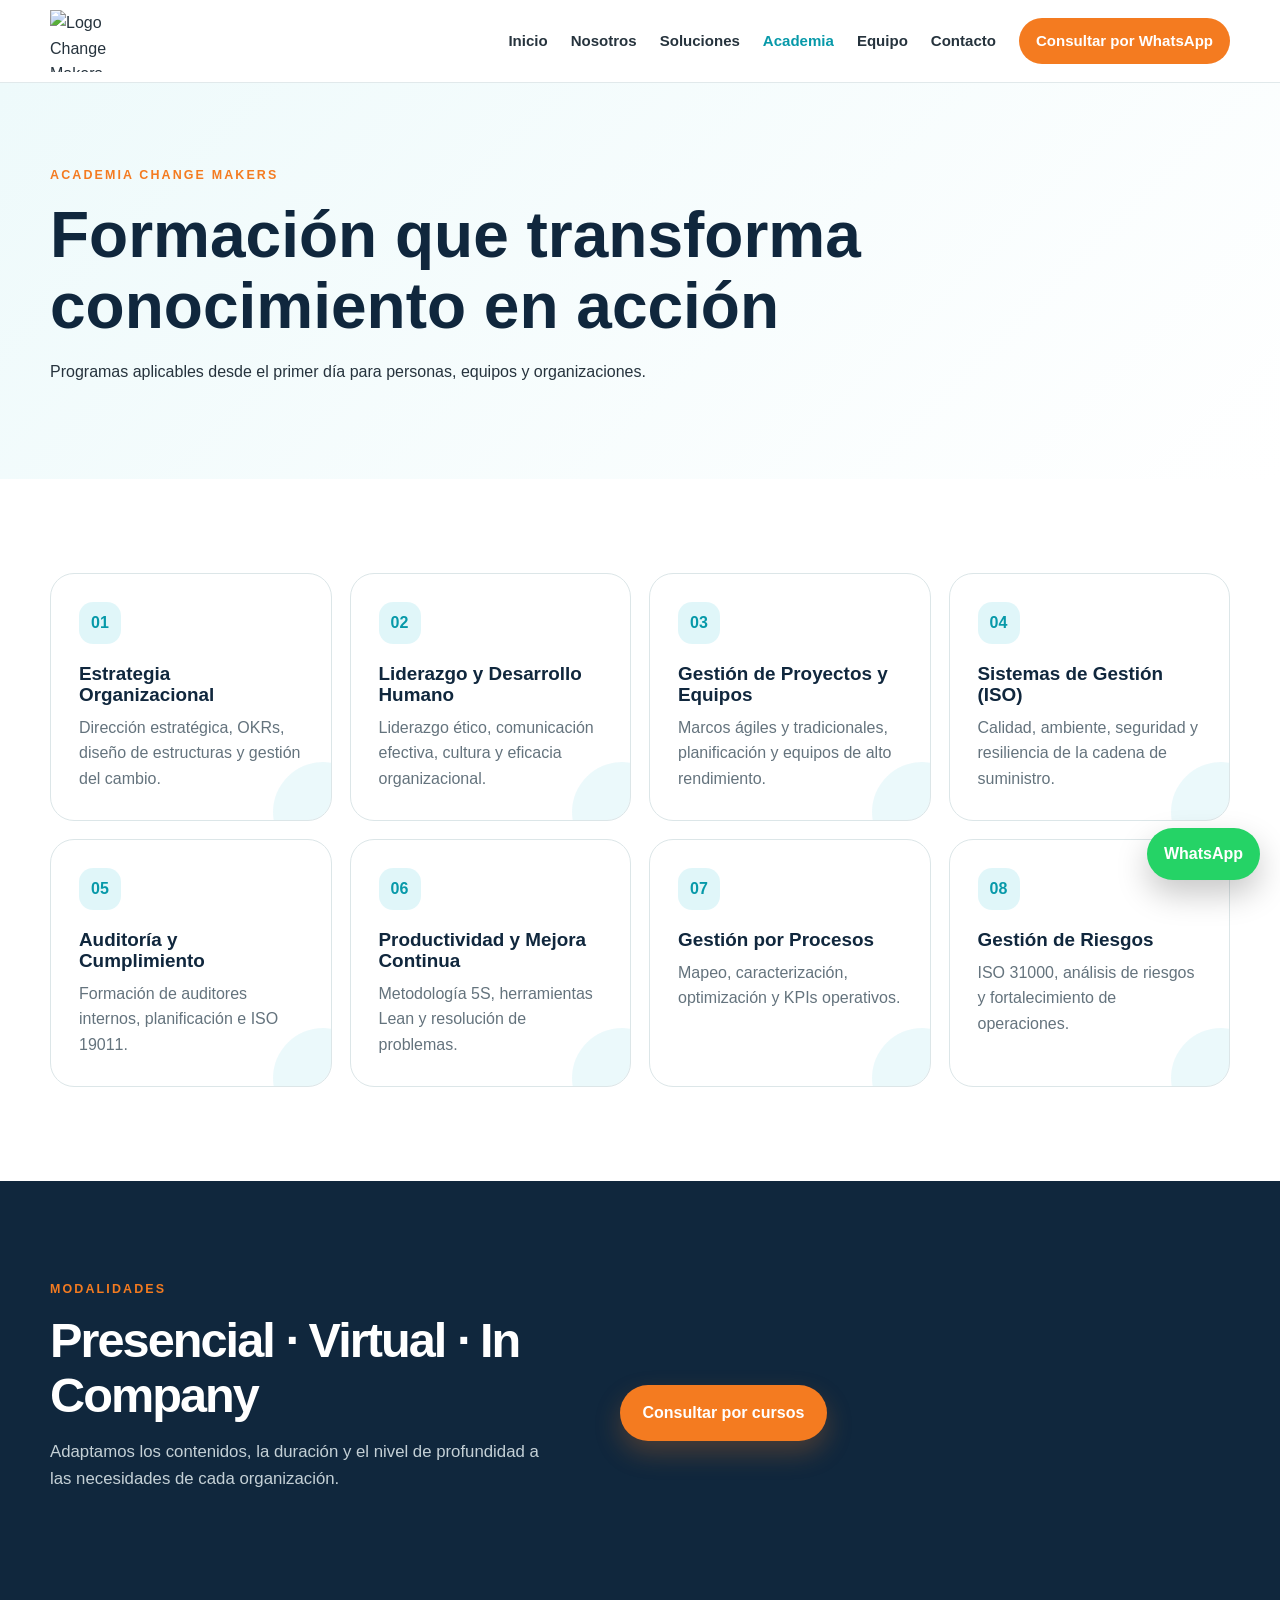
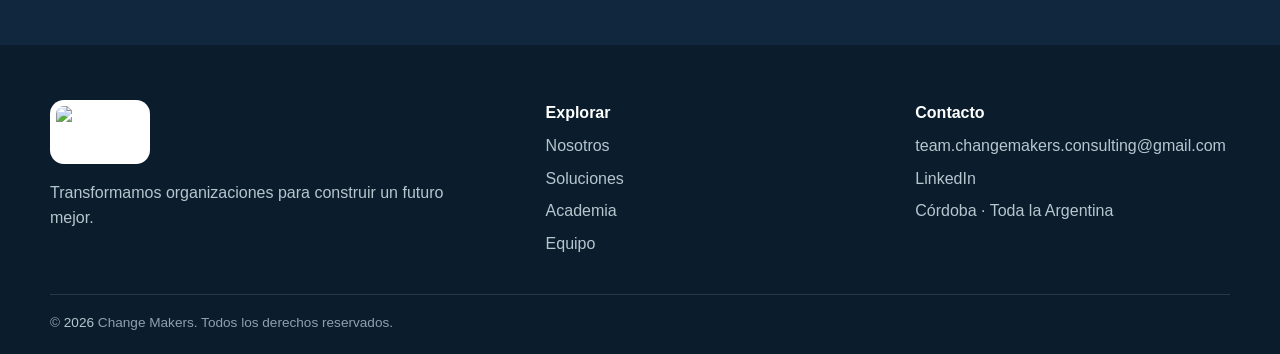
==== academia.html @ 8642a2ee "Add files via upload" ====
<!doctype html><html lang="es"><head><meta charset="utf-8"><meta name="viewport" content="width=device-width,initial-scale=1">
<title>Academia | Change Makers</title><meta name="description" content="Cursos empresariales de estrategia, liderazgo, ISO, auditoría, procesos, riesgos y mejora continua."><meta name="keywords" content="consultoría, gestión, organizaciones">
<meta name="theme-color" content="#0799a9"><link rel="icon" href="assets/logo.png"><link rel="stylesheet" href="styles.css">
<meta property="og:title" content="Academia | Change Makers"><meta property="og:description" content="Cursos empresariales de estrategia, liderazgo, ISO, auditoría, procesos, riesgos y mejora continua."><meta property="og:image" content="assets/hero-team.jpg">
</head><body><header class="site-header"><div class="container navbar">
<a class="logo" href="index.html"><img src="assets/logo.png" alt="Logo Change Makers"></a>
<button class="menu-btn" aria-label="Abrir menú" aria-expanded="false">☰</button>
<nav class="nav"><a class="" href="index.html">Inicio</a><a class="" href="nosotros.html">Nosotros</a><a class="" href="soluciones.html">Soluciones</a><a class="active" href="academia.html">Academia</a><a class="" href="equipo.html">Equipo</a><a class="" href="contacto.html">Contacto</a><a class="cta" target="_blank" rel="noopener" href="https://wa.me/543512250768?text=Hola%20Change%20Makers,%20quiero%20realizar%20una%20consulta.">Consultar por WhatsApp</a></nav>
</div></header><main><section class="page-hero"><div class="container"><span class="eyebrow">Academia Change Makers</span><h1>Formación que transforma conocimiento en acción</h1><p>Programas aplicables desde el primer día para personas, equipos y organizaciones.</p></div></section>
<section class="section"><div class="container"><div class="grid-4"><article class="card academy-card reveal"><span class="number">01</span><h3>Estrategia Organizacional</h3><p>Dirección estratégica, OKRs, diseño de estructuras y gestión del cambio.</p></article><article class="card academy-card reveal"><span class="number">02</span><h3>Liderazgo y Desarrollo Humano</h3><p>Liderazgo ético, comunicación efectiva, cultura y eficacia organizacional.</p></article><article class="card academy-card reveal"><span class="number">03</span><h3>Gestión de Proyectos y Equipos</h3><p>Marcos ágiles y tradicionales, planificación y equipos de alto rendimiento.</p></article><article class="card academy-card reveal"><span class="number">04</span><h3>Sistemas de Gestión (ISO)</h3><p>Calidad, ambiente, seguridad y resiliencia de la cadena de suministro.</p></article><article class="card academy-card reveal"><span class="number">05</span><h3>Auditoría y Cumplimiento</h3><p>Formación de auditores internos, planificación e ISO 19011.</p></article><article class="card academy-card reveal"><span class="number">06</span><h3>Productividad y Mejora Continua</h3><p>Metodología 5S, herramientas Lean y resolución de problemas.</p></article><article class="card academy-card reveal"><span class="number">07</span><h3>Gestión por Procesos</h3><p>Mapeo, caracterización, optimización y KPIs operativos.</p></article><article class="card academy-card reveal"><span class="number">08</span><h3>Gestión de Riesgos</h3><p>ISO 31000, análisis de riesgos y fortalecimiento de operaciones.</p></article></div></div></section>
<section class="section section-dark"><div class="container split"><div class="heading reveal"><span class="eyebrow">Modalidades</span><h2>Presencial · Virtual · In Company</h2><p>Adaptamos los contenidos, la duración y el nivel de profundidad a las necesidades de cada organización.</p></div><div class="reveal"><a class="btn btn-primary" target="_blank" href="https://wa.me/543512250768?text=Hola%20Change%20Makers,%20quiero%20consultar%20por%20los%20cursos%20de%20la%20Academia.">Consultar por cursos</a></div></div></section></main><footer class="footer"><div class="container footer-grid">
<div><img class="footer-logo" src="assets/logo.png" alt="Change Makers"><p>Transformamos organizaciones para construir un futuro mejor.</p></div>
<div class="footer-col"><strong>Explorar</strong><a href="nosotros.html">Nosotros</a><a href="soluciones.html">Soluciones</a><a href="academia.html">Academia</a><a href="equipo.html">Equipo</a></div>
<div class="footer-col"><strong>Contacto</strong><a href="mailto:team.changemakers.consulting@gmail.com">team.changemakers.consulting@gmail.com</a><a target="_blank" rel="noopener" href="https://www.linkedin.com/in/change-makers-4b3218421">LinkedIn</a><span>Córdoba · Toda la Argentina</span></div>
</div><div class="container copyright">© <span data-year></span> Change Makers. Todos los derechos reservados.</div></footer>
<a class="whatsapp" target="_blank" rel="noopener" href="https://wa.me/543512250768?text=Hola%20Change%20Makers,%20quiero%20realizar%20una%20consulta.">WhatsApp</a><script src="script.js"></script></body></html>
---- styles.css ----
:root{
 --teal:#0799a9; --teal2:#07b5c8; --orange:#f47b20; --lime:#8fc61f;
 --navy:#10273d; --ink:#26333d; --muted:#64737d; --paper:#f5f8f9;
 --white:#fff; --line:#dce6e8; --shadow:0 22px 60px rgba(16,39,61,.13);
 --radius:24px; --max:1180px;
}
*{box-sizing:border-box}
html{scroll-behavior:smooth}
body{margin:0;font-family:Arial,Helvetica,sans-serif;color:var(--ink);line-height:1.6;background:#fff}
h1,h2,h3{font-family:Arial,Helvetica,sans-serif;color:var(--navy);line-height:1.12}
a{text-decoration:none;color:inherit}
img{display:block;max-width:100%}
.container{width:min(var(--max),calc(100% - 38px));margin:auto}
.site-header{position:sticky;top:0;z-index:50;background:rgba(255,255,255,.94);backdrop-filter:blur(14px);border-bottom:1px solid rgba(220,230,232,.85)}
.navbar{height:82px;display:flex;align-items:center;justify-content:space-between;gap:24px}
.logo img{width:76px;height:62px;object-fit:contain}
.nav{display:flex;align-items:center;gap:23px;font-weight:700;font-size:.94rem}
.nav a:hover,.nav a.active{color:var(--teal)}
.nav .cta{color:white;background:var(--orange);padding:11px 17px;border-radius:999px}
.nav .cta:hover{color:white;background:#df6718}
.menu-btn{display:none;border:1px solid var(--line);background:#fff;border-radius:10px;padding:8px 11px;font-size:1.3rem}
.btn{display:inline-flex;align-items:center;justify-content:center;gap:8px;border-radius:999px;padding:14px 22px;font-weight:800;border:1px solid transparent;transition:.2s}
.btn:hover{transform:translateY(-2px)}
.btn-primary{background:var(--orange);color:#fff;box-shadow:0 12px 26px rgba(244,123,32,.25)}
.btn-secondary{background:#fff;border-color:var(--line);color:var(--navy)}
.eyebrow{font-size:.78rem;text-transform:uppercase;letter-spacing:.17em;font-weight:800;color:var(--orange)}
.hero{position:relative;overflow:hidden;padding:92px 0;background:linear-gradient(135deg,#f6fcfd 0%,#fff 63%)}
.hero:after{content:"";position:absolute;width:450px;height:450px;border-radius:50%;background:rgba(7,181,200,.11);right:-180px;top:-190px}
.hero-grid{display:grid;grid-template-columns:1.05fr .95fr;align-items:center;gap:65px;position:relative;z-index:1}
.hero h1{font-size:clamp(3rem,5.6vw,5.8rem);letter-spacing:-.05em;margin:16px 0 24px}
.hero h1 span{color:var(--teal)}
.hero p{font-size:1.15rem;color:var(--muted);max-width:720px}
.hero-actions{display:flex;gap:13px;flex-wrap:wrap;margin:30px 0}
.hero-tags{display:flex;gap:10px;flex-wrap:wrap}
.hero-tags span{background:#fff;border:1px solid var(--line);border-radius:999px;padding:7px 11px;font-size:.82rem;font-weight:700}
.hero-visual{position:relative}
.hero-visual img{border-radius:34px;box-shadow:var(--shadow);aspect-ratio:1.25/1;object-fit:cover}
.hero-badge{position:absolute;left:-35px;bottom:28px;background:#fff;border-radius:20px;padding:18px 21px;box-shadow:var(--shadow);max-width:230px}
.hero-badge b{display:block;color:var(--teal);font-size:1.35rem}
.section{padding:94px 0}
.section-soft{background:var(--paper)}
.section-dark{background:var(--navy);color:#fff}
.section-dark h2,.section-dark h3{color:#fff}
.heading{max-width:800px;margin-bottom:42px}
.heading.center{text-align:center;margin-left:auto;margin-right:auto}
.heading h2{font-size:clamp(2.1rem,3.8vw,4rem);letter-spacing:-.04em;margin:13px 0 15px}
.heading p{color:var(--muted);font-size:1.05rem}
.section-dark .heading p{color:#c4d0d6}
.grid-3{display:grid;grid-template-columns:repeat(3,1fr);gap:22px}
.grid-4{display:grid;grid-template-columns:repeat(4,1fr);gap:18px}
.card{background:#fff;border:1px solid var(--line);border-radius:var(--radius);padding:28px;transition:.22s}
.card:hover{transform:translateY(-5px);box-shadow:var(--shadow);border-color:transparent}
.icon{width:54px;height:54px;border-radius:17px;display:grid;place-items:center;background:rgba(7,181,200,.13);color:var(--teal);font-weight:900}
.card:nth-child(3n+2) .icon{background:rgba(244,123,32,.13);color:var(--orange)}
.card:nth-child(3n) .icon{background:rgba(143,198,31,.16);color:#648e00}
.card h3{margin:19px 0 10px;font-size:1.18rem}
.card p{margin:0;color:var(--muted)}
.split{display:grid;grid-template-columns:.9fr 1.1fr;gap:70px;align-items:center}
.feature-list{display:grid;gap:15px}
.feature{display:flex;gap:15px;align-items:flex-start}
.feature span{flex:0 0 35px;height:35px;border-radius:12px;display:grid;place-items:center;background:rgba(7,181,200,.14);font-weight:900;color:var(--teal)}
.feature p{margin:0;color:var(--muted)}
.steps{display:grid;grid-template-columns:repeat(5,1fr);gap:17px}
.step{border-top:1px solid rgba(255,255,255,.26);padding-top:20px}
.step b{display:grid;place-items:center;width:40px;height:40px;border-radius:50%;background:var(--teal2)}
.step p{color:#c4d0d6;font-size:.93rem}
.academy-card{min-height:220px;position:relative;overflow:hidden}
.academy-card .number{display:inline-flex;width:42px;height:42px;align-items:center;justify-content:center;border-radius:14px;background:rgba(7,181,200,.12);color:var(--teal);font-weight:900}
.academy-card:after{content:"";position:absolute;width:100px;height:100px;border-radius:50%;right:-42px;bottom:-42px;background:rgba(7,181,200,.08)}
.team-grid{display:grid;grid-template-columns:repeat(2,1fr);gap:28px}
.person{display:grid;grid-template-columns:180px 1fr;gap:25px;align-items:center;background:#fff;border:1px solid var(--line);border-radius:28px;padding:24px}
.person img{width:180px;height:180px;object-fit:cover;border-radius:22px}
.person h3{font-size:1.45rem;margin:0 0 6px}
.person .role{color:var(--teal);font-weight:800}
.person p{color:var(--muted)}
.cta-band{background:linear-gradient(135deg,var(--teal),var(--teal2));color:#fff;border-radius:34px;padding:45px;display:flex;justify-content:space-between;align-items:center;gap:35px}
.cta-band h2{color:#fff;font-size:clamp(2rem,3vw,3.3rem);margin:0 0 10px}
.cta-band p{margin:0;color:#e8fbfd}
.contact-grid{display:grid;grid-template-columns:.8fr 1.2fr;gap:55px}
.contact-items{display:grid;gap:14px;margin-top:25px}
.contact-item{padding:17px;border:1px solid var(--line);border-radius:17px;background:#fff}
.contact-form{display:grid;gap:15px;background:#fff;border:1px solid var(--line);border-radius:28px;padding:28px;box-shadow:var(--shadow)}
.contact-form label{font-size:.87rem;font-weight:800}
.contact-form input,.contact-form textarea,.contact-form select{width:100%;margin-top:6px;border:1px solid var(--line);border-radius:13px;padding:13px;font:inherit}
.page-hero{padding:78px 0;background:linear-gradient(135deg,#eefafb,#fff)}
.page-hero h1{font-size:clamp(2.8rem,5vw,5rem);margin:13px 0}
.footer{padding:55px 0 20px;background:#0b1d2d;color:#fff}
.footer-grid{display:grid;grid-template-columns:1.4fr 1fr 1fr;gap:55px}
.footer-logo{width:100px;background:#fff;border-radius:14px;padding:6px}
.footer a,.footer p,.footer span{color:#b7c5cd}
.footer-col{display:grid;align-content:start;gap:7px}
.copyright{margin-top:38px;padding-top:17px;border-top:1px solid rgba(255,255,255,.12);color:#8ea1ac;font-size:.85rem}
.whatsapp{position:fixed;right:20px;bottom:20px;z-index:45;background:#25d366;color:#fff;border-radius:999px;padding:13px 17px;font-weight:900;box-shadow:0 14px 32px rgba(0,0,0,.22)}
.reveal{opacity:0;transform:translateY(18px);transition:.65s}
.reveal.visible{opacity:1;transform:none}
@media(max-width:950px){
 .nav{display:none;position:absolute;top:76px;left:18px;right:18px;flex-direction:column;align-items:stretch;background:#fff;border:1px solid var(--line);border-radius:20px;padding:19px;box-shadow:var(--shadow)}
 .nav.open{display:flex}.menu-btn{display:block}
 .hero-grid,.split,.contact-grid{grid-template-columns:1fr}.hero-badge{left:18px}
 .grid-4{grid-template-columns:repeat(2,1fr)}.grid-3{grid-template-columns:repeat(2,1fr)}
 .steps{grid-template-columns:repeat(2,1fr)}.team-grid{grid-template-columns:1fr}
}
@media(max-width:650px){
 .container{width:min(var(--max),calc(100% - 26px))}
 .section{padding:72px 0}.hero{padding:66px 0}.hero h1{font-size:2.75rem}
 .grid-4,.grid-3,.steps,.footer-grid{grid-template-columns:1fr}
 .person{grid-template-columns:1fr}.person img{width:100%;height:auto;aspect-ratio:1/1}
 .cta-band{align-items:flex-start;flex-direction:column;padding:30px}
 .hero-actions .btn{width:100%}.whatsapp{font-size:.85rem;padding:12px 14px}
}
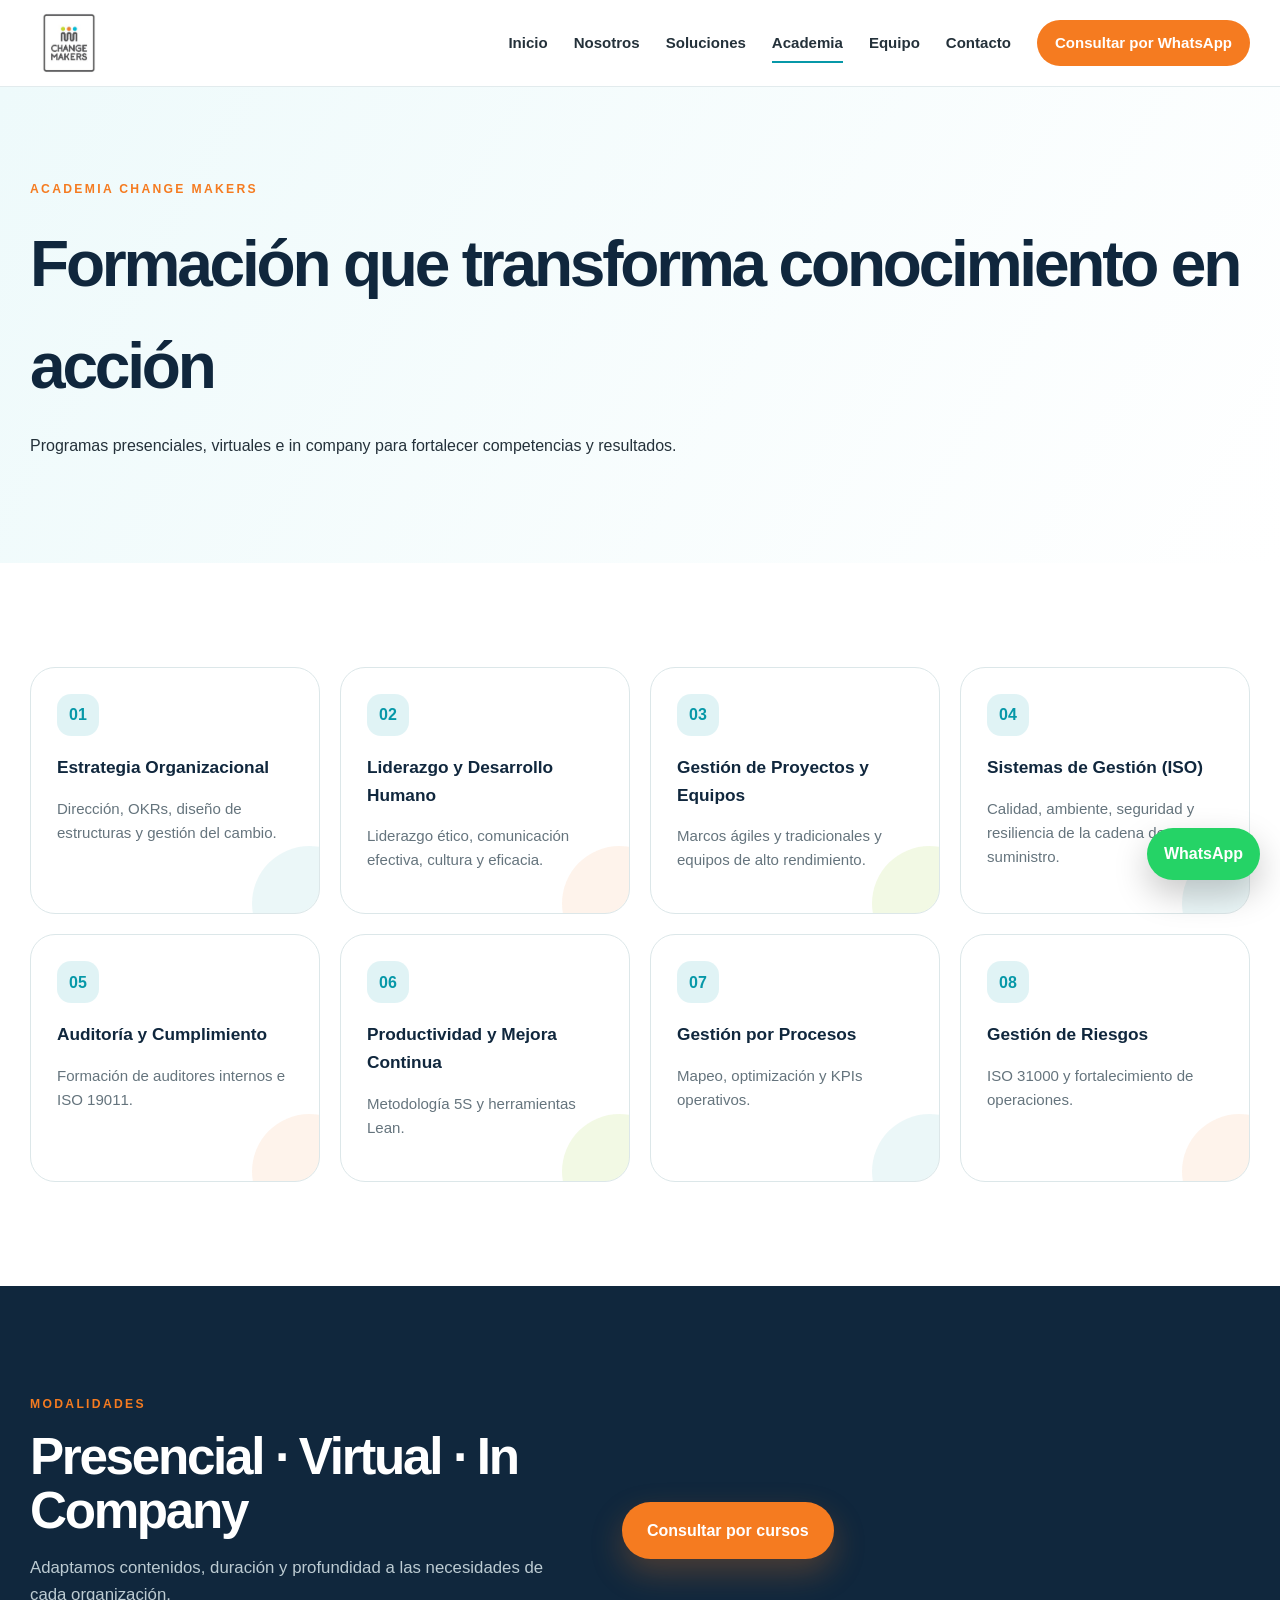
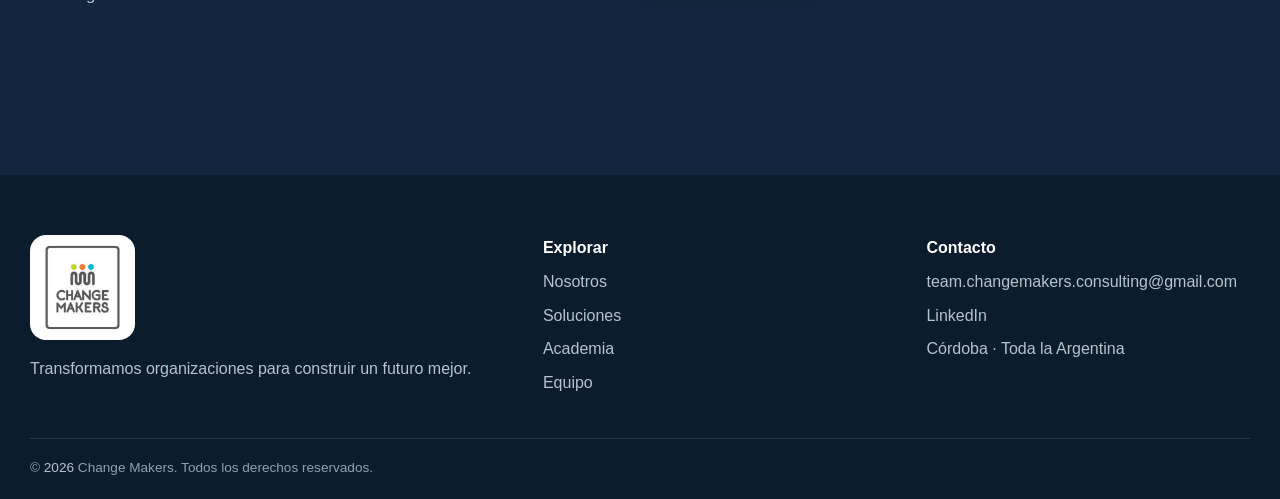
==== commit 2667011d: "Add files via upload" ====
--- a/academia.html
+++ b/academia.html
@@ -1,16 +1,18 @@
 <!doctype html><html lang="es"><head><meta charset="utf-8"><meta name="viewport" content="width=device-width,initial-scale=1">
-<title>Academia | Change Makers</title><meta name="description" content="Cursos empresariales de estrategia, liderazgo, ISO, auditoría, procesos, riesgos y mejora continua."><meta name="keywords" content="consultoría, gestión, organizaciones">
-<meta name="theme-color" content="#0799a9"><link rel="icon" href="assets/logo.png"><link rel="stylesheet" href="styles.css">
-<meta property="og:title" content="Academia | Change Makers"><meta property="og:description" content="Cursos empresariales de estrategia, liderazgo, ISO, auditoría, procesos, riesgos y mejora continua."><meta property="og:image" content="assets/hero-team.jpg">
+<title>Academia | Change Makers</title><meta name="description" content="Cursos empresariales de estrategia, liderazgo, ISO, auditoría, procesos, mejora y riesgos."><meta name="theme-color" content="#0798A8">
+<link rel="icon" href="logo.png"><link rel="stylesheet" href="styles.css">
+<meta property="og:title" content="Academia | Change Makers"><meta property="og:description" content="Cursos empresariales de estrategia, liderazgo, ISO, auditoría, procesos, mejora y riesgos."><meta property="og:image" content="hero.jpg">
 </head><body><header class="site-header"><div class="container navbar">
-<a class="logo" href="index.html"><img src="assets/logo.png" alt="Logo Change Makers"></a>
-<button class="menu-btn" aria-label="Abrir menú" aria-expanded="false">☰</button>
+<a class="brand" href="index.html"><img src="logo.png" alt="Change Makers"></a>
+<button class="menu-btn" aria-label="Abrir menú">☰</button>
 <nav class="nav"><a class="" href="index.html">Inicio</a><a class="" href="nosotros.html">Nosotros</a><a class="" href="soluciones.html">Soluciones</a><a class="active" href="academia.html">Academia</a><a class="" href="equipo.html">Equipo</a><a class="" href="contacto.html">Contacto</a><a class="cta" target="_blank" rel="noopener" href="https://wa.me/543512250768?text=Hola%20Change%20Makers,%20quiero%20realizar%20una%20consulta.">Consultar por WhatsApp</a></nav>
-</div></header><main><section class="page-hero"><div class="container"><span class="eyebrow">Academia Change Makers</span><h1>Formación que transforma conocimiento en acción</h1><p>Programas aplicables desde el primer día para personas, equipos y organizaciones.</p></div></section>
-<section class="section"><div class="container"><div class="grid-4"><article class="card academy-card reveal"><span class="number">01</span><h3>Estrategia Organizacional</h3><p>Dirección estratégica, OKRs, diseño de estructuras y gestión del cambio.</p></article><article class="card academy-card reveal"><span class="number">02</span><h3>Liderazgo y Desarrollo Humano</h3><p>Liderazgo ético, comunicación efectiva, cultura y eficacia organizacional.</p></article><article class="card academy-card reveal"><span class="number">03</span><h3>Gestión de Proyectos y Equipos</h3><p>Marcos ágiles y tradicionales, planificación y equipos de alto rendimiento.</p></article><article class="card academy-card reveal"><span class="number">04</span><h3>Sistemas de Gestión (ISO)</h3><p>Calidad, ambiente, seguridad y resiliencia de la cadena de suministro.</p></article><article class="card academy-card reveal"><span class="number">05</span><h3>Auditoría y Cumplimiento</h3><p>Formación de auditores internos, planificación e ISO 19011.</p></article><article class="card academy-card reveal"><span class="number">06</span><h3>Productividad y Mejora Continua</h3><p>Metodología 5S, herramientas Lean y resolución de problemas.</p></article><article class="card academy-card reveal"><span class="number">07</span><h3>Gestión por Procesos</h3><p>Mapeo, caracterización, optimización y KPIs operativos.</p></article><article class="card academy-card reveal"><span class="number">08</span><h3>Gestión de Riesgos</h3><p>ISO 31000, análisis de riesgos y fortalecimiento de operaciones.</p></article></div></div></section>
-<section class="section section-dark"><div class="container split"><div class="heading reveal"><span class="eyebrow">Modalidades</span><h2>Presencial · Virtual · In Company</h2><p>Adaptamos los contenidos, la duración y el nivel de profundidad a las necesidades de cada organización.</p></div><div class="reveal"><a class="btn btn-primary" target="_blank" href="https://wa.me/543512250768?text=Hola%20Change%20Makers,%20quiero%20consultar%20por%20los%20cursos%20de%20la%20Academia.">Consultar por cursos</a></div></div></section></main><footer class="footer"><div class="container footer-grid">
-<div><img class="footer-logo" src="assets/logo.png" alt="Change Makers"><p>Transformamos organizaciones para construir un futuro mejor.</p></div>
+</div></header><main>
+<section class="page-hero"><div class="container"><span class="eyebrow">Academia Change Makers</span><h1>Formación que transforma conocimiento en acción</h1><p>Programas presenciales, virtuales e in company para fortalecer competencias y resultados.</p></div></section>
+<section class="section"><div class="container"><div class="course-grid"><article class="course-card reveal"><span class="course-number">01</span><h3>Estrategia Organizacional</h3><p>Dirección, OKRs, diseño de estructuras y gestión del cambio.</p></article><article class="course-card reveal"><span class="course-number">02</span><h3>Liderazgo y Desarrollo Humano</h3><p>Liderazgo ético, comunicación efectiva, cultura y eficacia.</p></article><article class="course-card reveal"><span class="course-number">03</span><h3>Gestión de Proyectos y Equipos</h3><p>Marcos ágiles y tradicionales y equipos de alto rendimiento.</p></article><article class="course-card reveal"><span class="course-number">04</span><h3>Sistemas de Gestión (ISO)</h3><p>Calidad, ambiente, seguridad y resiliencia de la cadena de suministro.</p></article><article class="course-card reveal"><span class="course-number">05</span><h3>Auditoría y Cumplimiento</h3><p>Formación de auditores internos e ISO 19011.</p></article><article class="course-card reveal"><span class="course-number">06</span><h3>Productividad y Mejora Continua</h3><p>Metodología 5S y herramientas Lean.</p></article><article class="course-card reveal"><span class="course-number">07</span><h3>Gestión por Procesos</h3><p>Mapeo, optimización y KPIs operativos.</p></article><article class="course-card reveal"><span class="course-number">08</span><h3>Gestión de Riesgos</h3><p>ISO 31000 y fortalecimiento de operaciones.</p></article></div></div></section>
+<section class="section section-dark"><div class="container split"><div class="heading reveal"><span class="eyebrow">Modalidades</span><h2>Presencial · Virtual · In Company</h2><p>Adaptamos contenidos, duración y profundidad a las necesidades de cada organización.</p></div><div class="reveal"><a class="btn btn-primary" target="_blank" href="https://wa.me/543512250768?text=Hola%20Change%20Makers,%20quiero%20consultar%20por%20la%20Academia.">Consultar por cursos</a></div></div></section>
+</main><footer class="footer"><div class="container footer-grid">
+<div><img class="footer-logo" src="logo.png" alt="Change Makers"><p>Transformamos organizaciones para construir un futuro mejor.</p></div>
 <div class="footer-col"><strong>Explorar</strong><a href="nosotros.html">Nosotros</a><a href="soluciones.html">Soluciones</a><a href="academia.html">Academia</a><a href="equipo.html">Equipo</a></div>
-<div class="footer-col"><strong>Contacto</strong><a href="mailto:team.changemakers.consulting@gmail.com">team.changemakers.consulting@gmail.com</a><a target="_blank" rel="noopener" href="https://www.linkedin.com/in/change-makers-4b3218421">LinkedIn</a><span>Córdoba · Toda la Argentina</span></div>
+<div class="footer-col"><strong>Contacto</strong><a href="mailto:team.changemakers.consulting@gmail.com">team.changemakers.consulting@gmail.com</a><a target="_blank" href="https://www.linkedin.com/in/change-makers-4b3218421">LinkedIn</a><span>Córdoba · Toda la Argentina</span></div>
 </div><div class="container copyright">© <span data-year></span> Change Makers. Todos los derechos reservados.</div></footer>
-<a class="whatsapp" target="_blank" rel="noopener" href="https://wa.me/543512250768?text=Hola%20Change%20Makers,%20quiero%20realizar%20una%20consulta.">WhatsApp</a><script src="script.js"></script></body></html>+<a class="whatsapp" target="_blank" href="https://wa.me/543512250768?text=Hola%20Change%20Makers,%20quiero%20realizar%20una%20consulta.">WhatsApp</a><script src="script.js"></script></body></html>
--- a/styles.css
+++ b/styles.css
@@ -1,111 +1,152 @@
 
 :root{
- --teal:#0799a9; --teal2:#07b5c8; --orange:#f47b20; --lime:#8fc61f;
- --navy:#10273d; --ink:#26333d; --muted:#64737d; --paper:#f5f8f9;
- --white:#fff; --line:#dce6e8; --shadow:0 22px 60px rgba(16,39,61,.13);
- --radius:24px; --max:1180px;
+  --teal:#0798A8;
+  --cyan:#11B6C8;
+  --orange:#F57B20;
+  --lime:#95C823;
+  --navy:#10273D;
+  --ink:#24313A;
+  --muted:#65747D;
+  --paper:#F4F8F9;
+  --white:#FFFFFF;
+  --line:#DCE7E9;
+  --shadow:0 24px 70px rgba(16,39,61,.14);
+  --radius:28px;
+  --max:1220px;
 }
 *{box-sizing:border-box}
 html{scroll-behavior:smooth}
-body{margin:0;font-family:Arial,Helvetica,sans-serif;color:var(--ink);line-height:1.6;background:#fff}
-h1,h2,h3{font-family:Arial,Helvetica,sans-serif;color:var(--navy);line-height:1.12}
+body{margin:0;font-family:Inter,Arial,Helvetica,sans-serif;color:var(--ink);background:#fff;line-height:1.6}
+body.no-scroll{overflow:hidden}
+h1,h2,h3,h4{font-family:Manrope,Arial,sans-serif;color:var(--navy);margin-top:0}
 a{text-decoration:none;color:inherit}
 img{display:block;max-width:100%}
-.container{width:min(var(--max),calc(100% - 38px));margin:auto}
-.site-header{position:sticky;top:0;z-index:50;background:rgba(255,255,255,.94);backdrop-filter:blur(14px);border-bottom:1px solid rgba(220,230,232,.85)}
-.navbar{height:82px;display:flex;align-items:center;justify-content:space-between;gap:24px}
-.logo img{width:76px;height:62px;object-fit:contain}
-.nav{display:flex;align-items:center;gap:23px;font-weight:700;font-size:.94rem}
-.nav a:hover,.nav a.active{color:var(--teal)}
-.nav .cta{color:white;background:var(--orange);padding:11px 17px;border-radius:999px}
-.nav .cta:hover{color:white;background:#df6718}
-.menu-btn{display:none;border:1px solid var(--line);background:#fff;border-radius:10px;padding:8px 11px;font-size:1.3rem}
-.btn{display:inline-flex;align-items:center;justify-content:center;gap:8px;border-radius:999px;padding:14px 22px;font-weight:800;border:1px solid transparent;transition:.2s}
+button,input,textarea,select{font:inherit}
+.container{width:min(var(--max),calc(100% - 48px));margin:auto}
+.eyebrow{font-size:.76rem;text-transform:uppercase;letter-spacing:.19em;font-weight:800;color:var(--orange)}
+.btn{display:inline-flex;align-items:center;justify-content:center;gap:10px;border-radius:999px;padding:15px 24px;font-weight:800;border:1px solid transparent;transition:.22s;cursor:pointer}
 .btn:hover{transform:translateY(-2px)}
-.btn-primary{background:var(--orange);color:#fff;box-shadow:0 12px 26px rgba(244,123,32,.25)}
-.btn-secondary{background:#fff;border-color:var(--line);color:var(--navy)}
-.eyebrow{font-size:.78rem;text-transform:uppercase;letter-spacing:.17em;font-weight:800;color:var(--orange)}
-.hero{position:relative;overflow:hidden;padding:92px 0;background:linear-gradient(135deg,#f6fcfd 0%,#fff 63%)}
-.hero:after{content:"";position:absolute;width:450px;height:450px;border-radius:50%;background:rgba(7,181,200,.11);right:-180px;top:-190px}
-.hero-grid{display:grid;grid-template-columns:1.05fr .95fr;align-items:center;gap:65px;position:relative;z-index:1}
-.hero h1{font-size:clamp(3rem,5.6vw,5.8rem);letter-spacing:-.05em;margin:16px 0 24px}
-.hero h1 span{color:var(--teal)}
-.hero p{font-size:1.15rem;color:var(--muted);max-width:720px}
-.hero-actions{display:flex;gap:13px;flex-wrap:wrap;margin:30px 0}
-.hero-tags{display:flex;gap:10px;flex-wrap:wrap}
-.hero-tags span{background:#fff;border:1px solid var(--line);border-radius:999px;padding:7px 11px;font-size:.82rem;font-weight:700}
-.hero-visual{position:relative}
-.hero-visual img{border-radius:34px;box-shadow:var(--shadow);aspect-ratio:1.25/1;object-fit:cover}
-.hero-badge{position:absolute;left:-35px;bottom:28px;background:#fff;border-radius:20px;padding:18px 21px;box-shadow:var(--shadow);max-width:230px}
-.hero-badge b{display:block;color:var(--teal);font-size:1.35rem}
-.section{padding:94px 0}
+.btn-primary{background:var(--orange);color:white;box-shadow:0 14px 32px rgba(245,123,32,.26)}
+.btn-primary:hover{background:#df6718}
+.btn-outline{background:#fff;border-color:var(--line);color:var(--navy)}
+.btn-dark{background:var(--navy);color:white}
+.site-header{position:sticky;top:0;z-index:80;background:rgba(255,255,255,.93);backdrop-filter:blur(18px);border-bottom:1px solid rgba(220,231,233,.82)}
+.navbar{height:86px;display:flex;align-items:center;justify-content:space-between;gap:24px}
+.brand img{width:78px;height:64px;object-fit:contain}
+.nav{display:flex;align-items:center;gap:26px;font-weight:700;font-size:.94rem}
+.nav a{position:relative}
+.nav a:not(.cta):after{content:"";position:absolute;left:0;right:100%;bottom:-8px;height:2px;background:var(--teal);transition:.2s}
+.nav a:hover:after,.nav a.active:after{right:0}
+.nav .cta{background:var(--orange);color:white;padding:11px 18px;border-radius:999px}
+.menu-btn{display:none;border:1px solid var(--line);background:white;border-radius:12px;padding:9px 12px;font-size:1.35rem}
+.hero{min-height:calc(100vh - 86px);display:flex;align-items:center;position:relative;overflow:hidden;background:linear-gradient(120deg,#fff 0%,#f8fcfd 55%,#edf9fb 100%)}
+.hero:before{content:"";position:absolute;width:560px;height:560px;border-radius:50%;background:rgba(17,182,200,.12);right:-190px;top:-220px}
+.hero-grid{display:grid;grid-template-columns:1.02fr .98fr;gap:74px;align-items:center;padding:64px 0;position:relative;z-index:1}
+.hero-copy h1{font-size:clamp(3.4rem,6.4vw,6.7rem);line-height:.98;letter-spacing:-.055em;margin:17px 0 25px}
+.hero-copy h1 span{color:var(--teal)}
+.hero-copy p{font-size:1.18rem;max-width:700px;color:var(--muted)}
+.hero-actions{display:flex;gap:13px;flex-wrap:wrap;margin:31px 0}
+.pill-row{display:flex;gap:10px;flex-wrap:wrap}
+.pill{padding:8px 12px;border-radius:999px;border:1px solid var(--line);background:white;font-size:.82rem;font-weight:700}
+.hero-media{position:relative}
+.hero-media img{width:100%;height:600px;object-fit:cover;object-position:70% 36%;border-radius:42px;box-shadow:var(--shadow)}
+.hero-panel{position:absolute;left:-52px;bottom:38px;background:rgba(255,255,255,.96);border:1px solid var(--line);border-radius:22px;padding:20px 23px;box-shadow:var(--shadow);max-width:260px}
+.hero-panel strong{display:block;color:var(--teal);font-family:Manrope;font-size:1.25rem}
+.metric-strip{background:var(--navy);color:white;padding:26px 0}
+.metric-grid{display:grid;grid-template-columns:repeat(4,1fr);gap:24px}
+.metric{border-left:1px solid rgba(255,255,255,.17);padding-left:22px}
+.metric:first-child{border-left:0;padding-left:0}
+.metric b{display:block;font-family:Manrope;font-size:1.35rem}
+.metric span{color:#b9c8d0;font-size:.9rem}
+.section{padding:104px 0}
 .section-soft{background:var(--paper)}
-.section-dark{background:var(--navy);color:#fff}
-.section-dark h2,.section-dark h3{color:#fff}
-.heading{max-width:800px;margin-bottom:42px}
+.section-dark{background:var(--navy);color:white}
+.section-dark h2,.section-dark h3{color:white}
+.heading{max-width:850px;margin-bottom:46px}
 .heading.center{text-align:center;margin-left:auto;margin-right:auto}
-.heading h2{font-size:clamp(2.1rem,3.8vw,4rem);letter-spacing:-.04em;margin:13px 0 15px}
+.heading h2{font-size:clamp(2.25rem,4vw,4.3rem);line-height:1.06;letter-spacing:-.045em;margin:14px 0 16px}
 .heading p{color:var(--muted);font-size:1.05rem}
-.section-dark .heading p{color:#c4d0d6}
-.grid-3{display:grid;grid-template-columns:repeat(3,1fr);gap:22px}
-.grid-4{display:grid;grid-template-columns:repeat(4,1fr);gap:18px}
-.card{background:#fff;border:1px solid var(--line);border-radius:var(--radius);padding:28px;transition:.22s}
-.card:hover{transform:translateY(-5px);box-shadow:var(--shadow);border-color:transparent}
-.icon{width:54px;height:54px;border-radius:17px;display:grid;place-items:center;background:rgba(7,181,200,.13);color:var(--teal);font-weight:900}
-.card:nth-child(3n+2) .icon{background:rgba(244,123,32,.13);color:var(--orange)}
-.card:nth-child(3n) .icon{background:rgba(143,198,31,.16);color:#648e00}
-.card h3{margin:19px 0 10px;font-size:1.18rem}
-.card p{margin:0;color:var(--muted)}
-.split{display:grid;grid-template-columns:.9fr 1.1fr;gap:70px;align-items:center}
-.feature-list{display:grid;gap:15px}
-.feature{display:flex;gap:15px;align-items:flex-start}
-.feature span{flex:0 0 35px;height:35px;border-radius:12px;display:grid;place-items:center;background:rgba(7,181,200,.14);font-weight:900;color:var(--teal)}
-.feature p{margin:0;color:var(--muted)}
-.steps{display:grid;grid-template-columns:repeat(5,1fr);gap:17px}
-.step{border-top:1px solid rgba(255,255,255,.26);padding-top:20px}
-.step b{display:grid;place-items:center;width:40px;height:40px;border-radius:50%;background:var(--teal2)}
-.step p{color:#c4d0d6;font-size:.93rem}
-.academy-card{min-height:220px;position:relative;overflow:hidden}
-.academy-card .number{display:inline-flex;width:42px;height:42px;align-items:center;justify-content:center;border-radius:14px;background:rgba(7,181,200,.12);color:var(--teal);font-weight:900}
-.academy-card:after{content:"";position:absolute;width:100px;height:100px;border-radius:50%;right:-42px;bottom:-42px;background:rgba(7,181,200,.08)}
-.team-grid{display:grid;grid-template-columns:repeat(2,1fr);gap:28px}
-.person{display:grid;grid-template-columns:180px 1fr;gap:25px;align-items:center;background:#fff;border:1px solid var(--line);border-radius:28px;padding:24px}
-.person img{width:180px;height:180px;object-fit:cover;border-radius:22px}
-.person h3{font-size:1.45rem;margin:0 0 6px}
-.person .role{color:var(--teal);font-weight:800}
-.person p{color:var(--muted)}
-.cta-band{background:linear-gradient(135deg,var(--teal),var(--teal2));color:#fff;border-radius:34px;padding:45px;display:flex;justify-content:space-between;align-items:center;gap:35px}
-.cta-band h2{color:#fff;font-size:clamp(2rem,3vw,3.3rem);margin:0 0 10px}
-.cta-band p{margin:0;color:#e8fbfd}
-.contact-grid{display:grid;grid-template-columns:.8fr 1.2fr;gap:55px}
-.contact-items{display:grid;gap:14px;margin-top:25px}
-.contact-item{padding:17px;border:1px solid var(--line);border-radius:17px;background:#fff}
-.contact-form{display:grid;gap:15px;background:#fff;border:1px solid var(--line);border-radius:28px;padding:28px;box-shadow:var(--shadow)}
-.contact-form label{font-size:.87rem;font-weight:800}
-.contact-form input,.contact-form textarea,.contact-form select{width:100%;margin-top:6px;border:1px solid var(--line);border-radius:13px;padding:13px;font:inherit}
-.page-hero{padding:78px 0;background:linear-gradient(135deg,#eefafb,#fff)}
-.page-hero h1{font-size:clamp(2.8rem,5vw,5rem);margin:13px 0}
-.footer{padding:55px 0 20px;background:#0b1d2d;color:#fff}
-.footer-grid{display:grid;grid-template-columns:1.4fr 1fr 1fr;gap:55px}
-.footer-logo{width:100px;background:#fff;border-radius:14px;padding:6px}
-.footer a,.footer p,.footer span{color:#b7c5cd}
-.footer-col{display:grid;align-content:start;gap:7px}
-.copyright{margin-top:38px;padding-top:17px;border-top:1px solid rgba(255,255,255,.12);color:#8ea1ac;font-size:.85rem}
-.whatsapp{position:fixed;right:20px;bottom:20px;z-index:45;background:#25d366;color:#fff;border-radius:999px;padding:13px 17px;font-weight:900;box-shadow:0 14px 32px rgba(0,0,0,.22)}
-.reveal{opacity:0;transform:translateY(18px);transition:.65s}
+.section-dark .heading p{color:#bccbd2}
+.split{display:grid;grid-template-columns:.9fr 1.1fr;gap:78px;align-items:center}
+.value-grid{display:grid;grid-template-columns:repeat(4,1fr);gap:18px}
+.value-card{background:white;border:1px solid var(--line);border-radius:24px;padding:26px;min-height:220px;transition:.22s}
+.value-card:hover{transform:translateY(-5px);box-shadow:var(--shadow);border-color:transparent}
+.value-icon{width:52px;height:52px;border-radius:16px;display:grid;place-items:center;background:rgba(7,152,168,.12);color:var(--teal);font-weight:900}
+.value-card:nth-child(2) .value-icon{background:rgba(245,123,32,.13);color:var(--orange)}
+.value-card:nth-child(3) .value-icon{background:rgba(149,200,35,.15);color:#6f9700}
+.value-card h3{margin:20px 0 9px;font-size:1.15rem}
+.value-card p{margin:0;color:var(--muted)}
+.feature-block{display:grid;grid-template-columns:1fr 1fr;gap:34px;align-items:stretch;margin-bottom:34px}
+.feature-block.reverse .feature-copy{order:2}
+.feature-block.reverse .feature-visual{order:1}
+.feature-copy,.feature-visual{border-radius:34px;overflow:hidden}
+.feature-copy{background:white;border:1px solid var(--line);padding:42px;display:flex;flex-direction:column;justify-content:center}
+.feature-copy h3{font-size:clamp(1.9rem,3vw,3.2rem);margin:12px 0 16px}
+.feature-copy p{color:var(--muted)}
+.feature-list{display:grid;gap:10px;margin:18px 0 25px}
+.feature-list span{display:flex;gap:10px;align-items:center;font-weight:700}
+.feature-list span:before{content:"✓";width:25px;height:25px;border-radius:50%;display:grid;place-items:center;background:rgba(7,152,168,.12);color:var(--teal)}
+.feature-visual{min-height:430px;position:relative;background:linear-gradient(135deg,var(--teal),var(--cyan))}
+.feature-visual img{width:100%;height:100%;object-fit:cover;opacity:.76}
+.feature-visual .overlay-word{position:absolute;left:28px;bottom:20px;color:white;font-family:Manrope;font-size:clamp(2.2rem,4vw,4.8rem);font-weight:800;letter-spacing:-.04em}
+.steps{display:grid;grid-template-columns:repeat(5,1fr);gap:18px}
+.step{border-top:1px solid rgba(255,255,255,.24);padding-top:20px}
+.step b{display:grid;place-items:center;width:43px;height:43px;border-radius:50%;background:var(--cyan)}
+.step p{color:#bdcbd2;font-size:.93rem}
+.course-grid{display:grid;grid-template-columns:repeat(4,1fr);gap:20px}
+.course-card{background:white;border:1px solid var(--line);border-radius:25px;padding:26px;min-height:235px;position:relative;overflow:hidden;transition:.22s}
+.course-card:hover{transform:translateY(-5px);box-shadow:var(--shadow)}
+.course-card:after{content:"";position:absolute;width:115px;height:115px;border-radius:50%;right:-48px;bottom:-48px;background:rgba(7,152,168,.08)}
+.course-card:nth-child(3n+2):after{background:rgba(245,123,32,.09)}
+.course-card:nth-child(3n):after{background:rgba(149,200,35,.12)}
+.course-number{display:inline-flex;width:42px;height:42px;border-radius:14px;align-items:center;justify-content:center;background:rgba(7,152,168,.12);color:var(--teal);font-weight:900}
+.course-card h3{font-size:1.08rem;margin:18px 0 10px}
+.course-card p{color:var(--muted);font-size:.94rem}
+.team-grid{display:grid;grid-template-columns:1fr 1fr;gap:28px}
+.person-card{display:grid;grid-template-columns:230px 1fr;background:white;border:1px solid var(--line);border-radius:30px;overflow:hidden;min-height:320px}
+.person-card img{width:100%;height:100%;object-fit:cover}
+.person-copy{padding:30px}
+.person-copy h3{font-size:1.55rem;margin-bottom:5px}
+.role{color:var(--teal);font-weight:800}
+.person-copy p{color:var(--muted)}
+.cta-panel{background:linear-gradient(135deg,var(--teal),var(--cyan));color:white;border-radius:38px;padding:52px;display:flex;justify-content:space-between;align-items:center;gap:38px}
+.cta-panel h2{color:white;font-size:clamp(2.2rem,4vw,4rem);margin-bottom:10px}
+.cta-panel p{margin:0;color:#e9fcfd}
+.contact-grid{display:grid;grid-template-columns:.8fr 1.2fr;gap:60px}
+.contact-list{display:grid;gap:13px;margin-top:24px}
+.contact-item{background:white;border:1px solid var(--line);border-radius:18px;padding:18px}
+.contact-form{background:white;border:1px solid var(--line);border-radius:30px;padding:30px;box-shadow:var(--shadow);display:grid;gap:16px}
+.contact-form label{font-size:.88rem;font-weight:800}
+.contact-form input,.contact-form textarea,.contact-form select{width:100%;padding:13px;border:1px solid var(--line);border-radius:13px;margin-top:6px}
+.page-hero{padding:88px 0;background:linear-gradient(120deg,#eefafb,#fff)}
+.page-hero h1{font-size:clamp(3rem,5vw,5.4rem);letter-spacing:-.05em;margin:12px 0}
+.footer{background:#0B1D2D;color:white;padding:60px 0 20px}
+.footer-grid{display:grid;grid-template-columns:1.4fr 1fr 1fr;gap:60px}
+.footer-logo{width:105px;background:white;border-radius:16px;padding:6px}
+.footer-col{display:grid;align-content:start;gap:8px}
+.footer a,.footer p,.footer span{color:#b5c3cc}
+.copyright{border-top:1px solid rgba(255,255,255,.12);margin-top:40px;padding-top:18px;color:#8fa2ad;font-size:.85rem}
+.whatsapp{position:fixed;right:20px;bottom:20px;z-index:50;background:#25D366;color:white;padding:13px 17px;border-radius:999px;font-weight:900;box-shadow:0 14px 34px rgba(0,0,0,.22)}
+.reveal{opacity:0;transform:translateY(22px);transition:.7s}
 .reveal.visible{opacity:1;transform:none}
-@media(max-width:950px){
- .nav{display:none;position:absolute;top:76px;left:18px;right:18px;flex-direction:column;align-items:stretch;background:#fff;border:1px solid var(--line);border-radius:20px;padding:19px;box-shadow:var(--shadow)}
+@media(max-width:1020px){
+ .nav{display:none;position:absolute;left:20px;right:20px;top:78px;flex-direction:column;align-items:stretch;background:white;border:1px solid var(--line);border-radius:22px;padding:20px;box-shadow:var(--shadow)}
  .nav.open{display:flex}.menu-btn{display:block}
- .hero-grid,.split,.contact-grid{grid-template-columns:1fr}.hero-badge{left:18px}
- .grid-4{grid-template-columns:repeat(2,1fr)}.grid-3{grid-template-columns:repeat(2,1fr)}
- .steps{grid-template-columns:repeat(2,1fr)}.team-grid{grid-template-columns:1fr}
+ .hero-grid,.split,.contact-grid{grid-template-columns:1fr}
+ .hero{min-height:auto}.hero-media img{height:520px}.hero-panel{left:18px}
+ .value-grid,.course-grid{grid-template-columns:repeat(2,1fr)}
+ .feature-block{grid-template-columns:1fr}.feature-block.reverse .feature-copy,.feature-block.reverse .feature-visual{order:initial}
+ .steps{grid-template-columns:repeat(2,1fr)}
+ .team-grid{grid-template-columns:1fr}
 }
-@media(max-width:650px){
- .container{width:min(var(--max),calc(100% - 26px))}
- .section{padding:72px 0}.hero{padding:66px 0}.hero h1{font-size:2.75rem}
- .grid-4,.grid-3,.steps,.footer-grid{grid-template-columns:1fr}
- .person{grid-template-columns:1fr}.person img{width:100%;height:auto;aspect-ratio:1/1}
- .cta-band{align-items:flex-start;flex-direction:column;padding:30px}
- .hero-actions .btn{width:100%}.whatsapp{font-size:.85rem;padding:12px 14px}
+@media(max-width:680px){
+ .container{width:min(var(--max),calc(100% - 28px))}
+ .section{padding:76px 0}.hero-grid{padding:54px 0}.hero-copy h1{font-size:3rem}
+ .metric-grid,.value-grid,.course-grid,.steps,.footer-grid{grid-template-columns:1fr}
+ .metric{border-left:0;border-top:1px solid rgba(255,255,255,.17);padding:14px 0 0}
+ .metric:first-child{border-top:0;padding-top:0}
+ .hero-media img{height:430px;border-radius:28px}
+ .hero-actions .btn{width:100%}
+ .person-card{grid-template-columns:1fr}.person-card img{height:360px}
+ .cta-panel{padding:32px;align-items:flex-start;flex-direction:column}
 }
